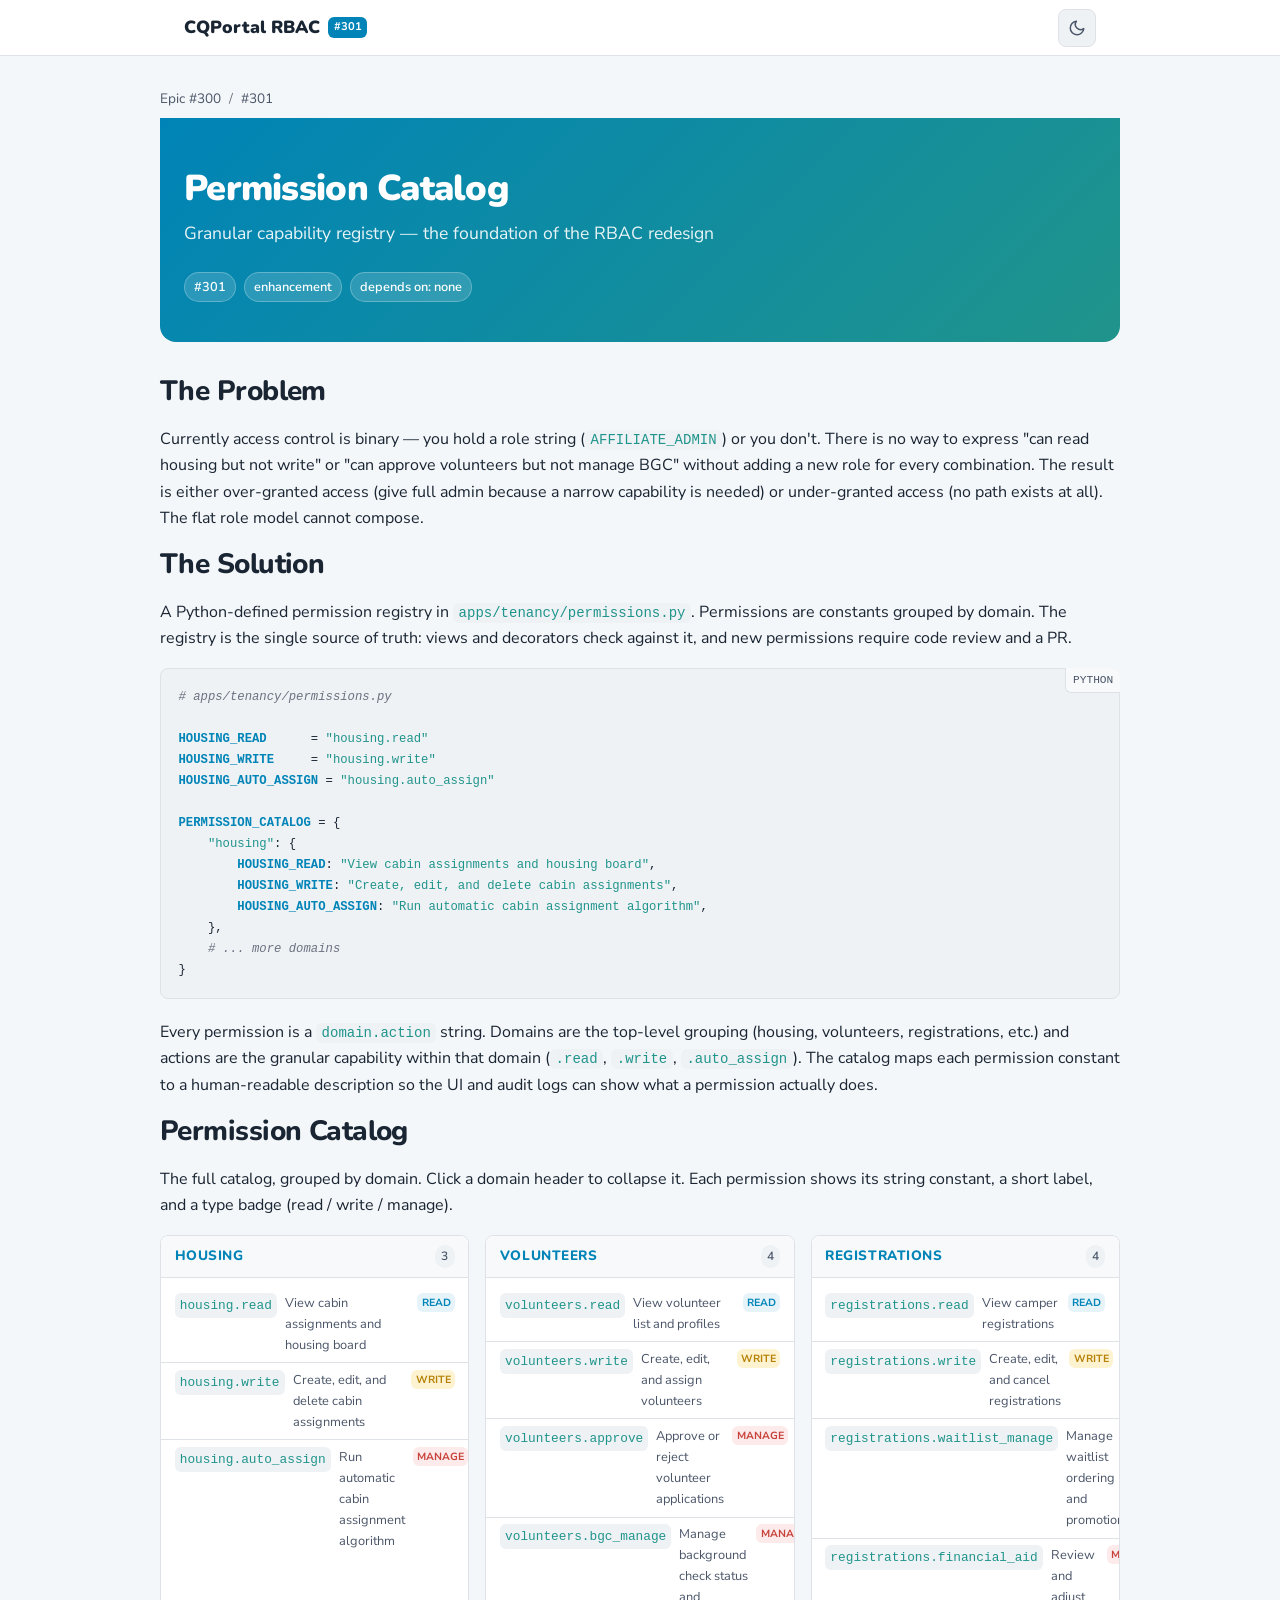
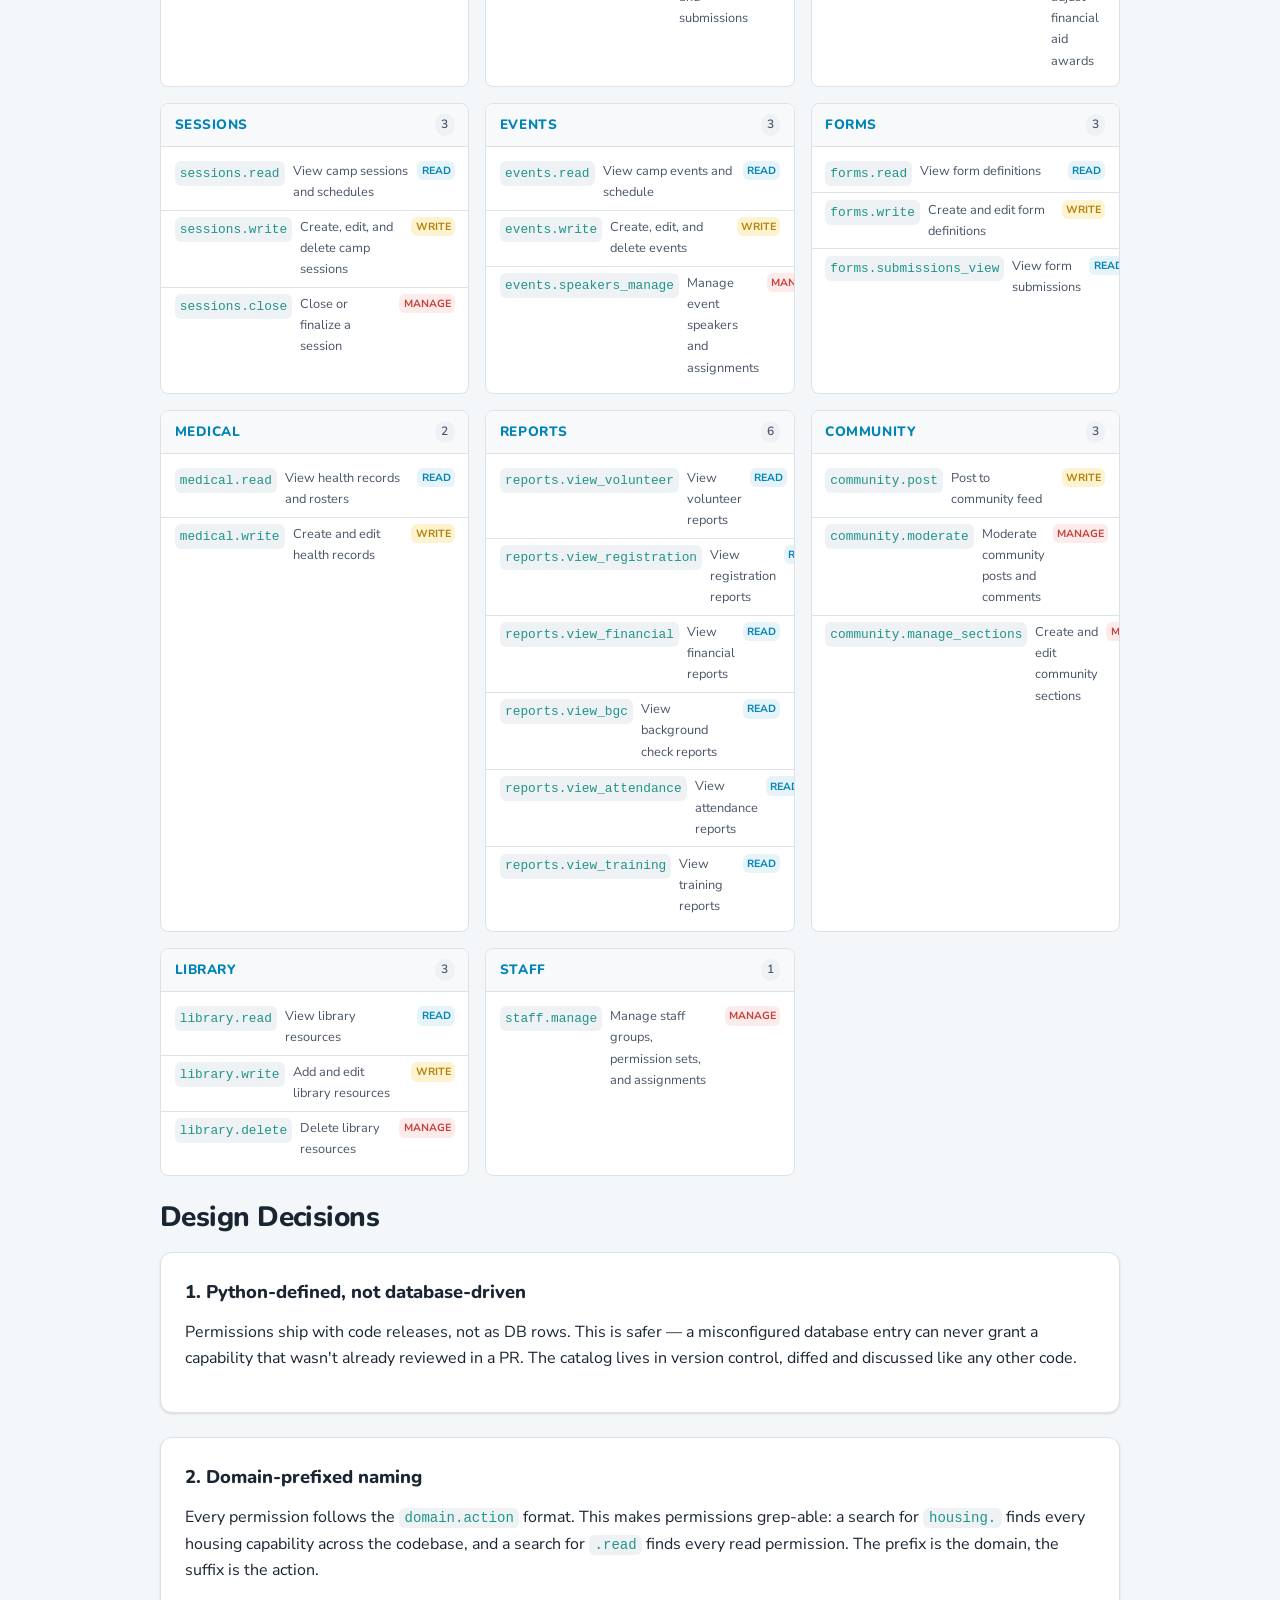
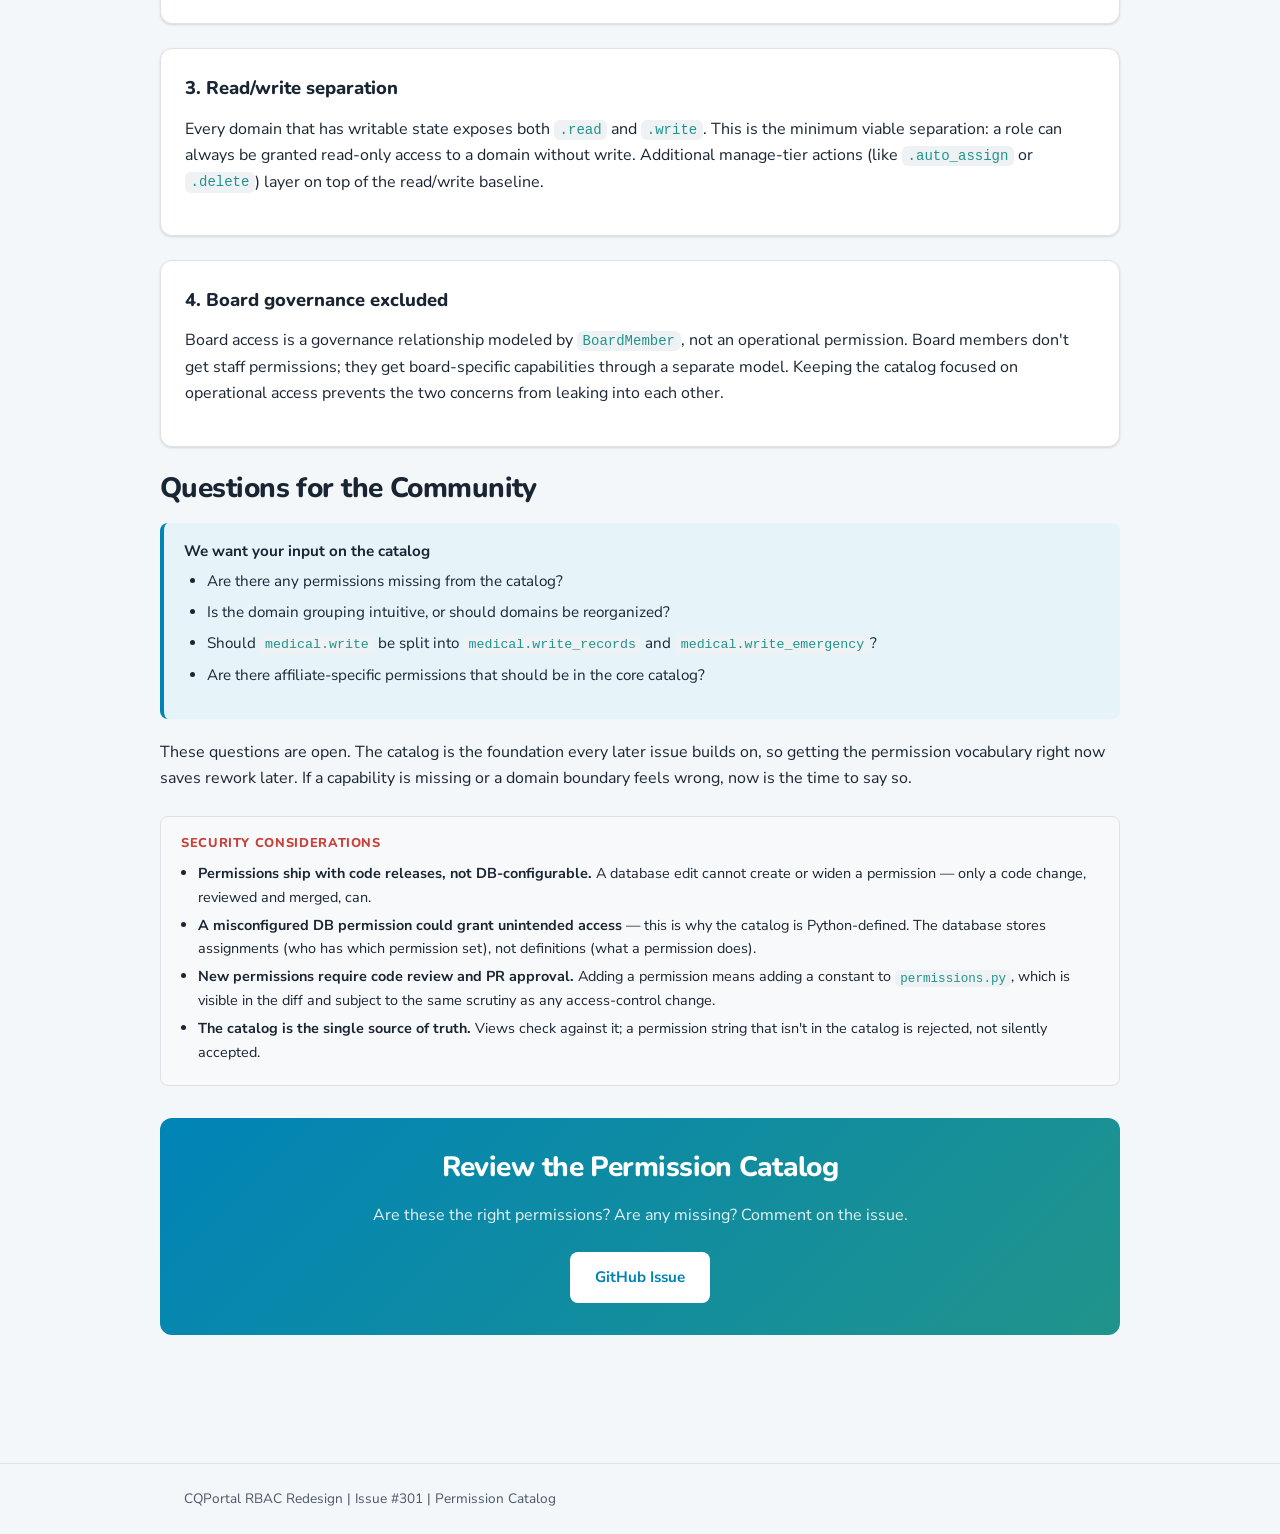
==== issue-301.html @ 2e92d9ad "Add RBAC redesign visual documentation pages for issues #300-#305" ====
<!DOCTYPE html>
<html lang="en">
<head>
<meta charset="UTF-8">
<meta name="viewport" content="width=device-width, initial-scale=1.0">
<title>CQPortal RBAC Redesign — Issue #301: Permission Catalog</title>
<link rel="preconnect" href="https://fonts.googleapis.com">
<link rel="preconnect" href="https://fonts.gstatic.com" crossorigin>
<link href="https://fonts.googleapis.com/css2?family=Nunito:wght@700;800;900&family=Nunito+Sans:wght@400;500;600;700&display=swap" rel="stylesheet">
<style>
/* ============================================================
   CQPortal RBAC Redesign — Design Documentation Styles
   Brand Colors: #0084b7 (Blue) · #20948b (Teal) · #fad97a (Yellow)
   Typography:   Nunito (headings) + Nunito Sans (body)
   Supports light/dark themes, defaults to system preference
   ============================================================ */

/* -- Design Tokens (Light Theme / Default) -- */
:root {
  /* Brand palette */
  --cq-primary:        #0084b7;
  --cq-primary-dark:   #006a93;
  --cq-primary-darker: #00527a;
  --cq-primary-light:  #e6f4fa;
  --cq-secondary:      #20948b;
  --cq-secondary-dark: #197870;
  --cq-secondary-light:#e6f5f4;
  --cq-highlight:      #fad97a;
  --cq-highlight-dark: #f5c432;

  /* Neutrals — light mode */
  --bg:           #f4f7f9;
  --bg-elevated:  #ffffff;
  --bg-subtle:    #f8f9fa;
  --bg-inset:     #eef2f5;
  --text:         #1a2533;
  --text-muted:   #4a5568;
  --text-subtle:  #6b7280;
  --border:       #dee2e6;
  --border-strong:#c3ccd4;

  /* Semantic colors */
  --success:     #20948b;
  --success-bg:  #e6f5f4;
  --danger:      #c8413a;
  --danger-bg:   #fcebea;
  --warning:     #b58106;
  --warning-bg:  #fef3d0;
  --info:        #0084b7;
  --info-bg:     #e6f4fa;

  /* Typography */
  --font-heading: 'Nunito', sans-serif;
  --font-body:    'Nunito Sans', sans-serif;
  --font-mono:    'JetBrains Mono', 'Fira Code', 'Consolas', monospace;

  /* Spacing / radii */
  --radius-sm: 0.375rem;
  --radius:    0.5rem;
  --radius-lg: 0.75rem;
  --radius-xl: 1rem;

  /* Shadows */
  --shadow-sm: 0 1px 3px rgba(0,0,0,.08), 0 1px 2px rgba(0,0,0,.06);
  --shadow:    0 4px 12px rgba(0,0,0,.10);
  --shadow-lg: 0 8px 24px rgba(0,0,0,.12);

  /* Transitions */
  --transition: 200ms ease;

  /* Layout */
  --max-width: 960px;
  --nav-height: 56px;
}

/* -- Dark Theme Tokens -- */
[data-theme="dark"] {
  --bg:           #0f1722;
  --bg-elevated:  #1a2533;
  --bg-subtle:    #16202d;
  --bg-inset:     #0c1520;
  --text:         #e2e8f0;
  --text-muted:   #94a3b8;
  --text-subtle:  #64748b;
  --border:       #2d3748;
  --border-strong:#404b5d;

  --cq-primary-light:  #0a2535;
  --cq-secondary-light:#0f2622;

  --success-bg:  #0f2622;
  --danger-bg:   #2a1515;
  --warning-bg:  #2a2110;
  --info-bg:     #0a2535;

  --shadow-sm: 0 1px 3px rgba(0,0,0,.30), 0 1px 2px rgba(0,0,0,.20);
  --shadow:    0 4px 12px rgba(0,0,0,.35);
  --shadow-lg: 0 8px 24px rgba(0,0,0,.40);
}

/* -- System Preference Fallback (no JS) -- */
@media (prefers-color-scheme: dark) {
  :root:not([data-theme="light"]) {
    --bg:           #0f1722;
    --bg-elevated:  #1a2533;
    --bg-subtle:    #16202d;
    --bg-inset:     #0c1520;
    --text:         #e2e8f0;
    --text-muted:   #94a3b8;
    --text-subtle:  #64748b;
    --border:       #2d3748;
    --border-strong:#404b5d;

    --cq-primary-light:  #0a2535;
    --cq-secondary-light:#0f2622;

    --success-bg:  #0f2622;
    --danger-bg:   #2a1515;
    --warning-bg:  #2a2110;
    --info-bg:     #0a2535;

    --shadow-sm: 0 1px 3px rgba(0,0,0,.30), 0 1px 2px rgba(0,0,0,.20);
    --shadow:    0 4px 12px rgba(0,0,0,.35);
    --shadow-lg: 0 8px 24px rgba(0,0,0,.40);
  }
}

/* -- Reset / Base -- */
*, *::before, *::after { box-sizing: border-box; }

html {
  scroll-behavior: smooth;
  -webkit-text-size-adjust: 100%;
}

body {
  margin: 0;
  font-family: var(--font-body);
  font-size: 16px;
  line-height: 1.65;
  color: var(--text);
  background-color: var(--bg);
  -webkit-font-smoothing: antialiased;
  -moz-osx-font-smoothing: grayscale;
  transition: background-color var(--transition), color var(--transition);
}

/* -- Typography -- */
h1, h2, h3, h4, h5, h6 {
  font-family: var(--font-heading);
  font-weight: 800;
  color: var(--text);
  letter-spacing: -0.02em;
  line-height: 1.25;
  margin-top: 2em;
  margin-bottom: 0.6em;
}

h1 { font-size: 2.25rem; font-weight: 900; }
h2 { font-size: 1.75rem; }
h3 { font-size: 1.35rem; }
h4 { font-size: 1.1rem; }

h1:first-child, h2:first-child { margin-top: 0; }

p { margin: 0 0 1em; }

a {
  color: var(--cq-primary);
  text-decoration: none;
  transition: color var(--transition);
}
a:hover { color: var(--cq-primary-dark); text-decoration: underline; }

code {
  font-family: var(--font-mono);
  font-size: 0.875em;
  background: var(--bg-inset);
  padding: 0.15em 0.4em;
  border-radius: var(--radius-sm);
  color: var(--cq-secondary);
}
[data-theme="dark"] code,
:root:not([data-theme="light"]) code { color: var(--cq-highlight); }

pre {
  background: var(--bg-inset);
  border: 1px solid var(--border);
  border-radius: var(--radius);
  padding: 1.25em;
  overflow-x: auto;
  font-size: 0.875rem;
  line-height: 1.5;
}
pre code {
  background: none;
  padding: 0;
  border-radius: 0;
  color: var(--text);
}

strong { font-weight: 700; }
em { font-style: italic; }

ul, ol { margin: 0 0 1em; padding-left: 1.5em; }
li { margin-bottom: 0.4em; }

/* -- Layout -- */
.container {
  max-width: var(--max-width);
  margin: 0 auto;
  padding: 0 1.5rem;
}

.content { padding: 2rem 0 4rem; }

/* -- Top Nav -- */
.nav {
  position: sticky;
  top: 0;
  z-index: 100;
  background: var(--bg-elevated);
  border-bottom: 1px solid var(--border);
  height: var(--nav-height);
  display: flex;
  align-items: center;
  transition: background-color var(--transition), border-color var(--transition);
}
.nav .container { display: flex; align-items: center; justify-content: space-between; width: 100%; }
.nav-brand {
  font-family: var(--font-heading);
  font-weight: 900;
  font-size: 1.1rem;
  color: var(--text);
  display: flex;
  align-items: center;
  gap: 0.5rem;
}
.nav-brand:hover { text-decoration: none; color: var(--text); }
.nav-brand .badge-issue {
  font-size: 0.7rem;
  font-weight: 700;
  padding: 0.15em 0.5em;
  background: var(--cq-primary);
  color: white;
  border-radius: var(--radius-sm);
  font-family: var(--font-body);
}
.nav-right { display: flex; align-items: center; gap: 1rem; }

/* Theme toggle */
.theme-toggle {
  background: var(--bg-inset);
  border: 1px solid var(--border);
  border-radius: var(--radius);
  width: 38px;
  height: 38px;
  display: flex;
  align-items: center;
  justify-content: center;
  cursor: pointer;
  transition: background var(--transition), border-color var(--transition);
  font-size: 1.1rem;
  color: var(--text-muted);
  user-select: none;
}
.theme-toggle:hover { border-color: var(--border-strong); color: var(--text); }
.theme-toggle svg { width: 18px; height: 18px; }

/* -- Breadcrumb / Issue navigation -- */
.breadcrumb {
  display: flex;
  align-items: center;
  gap: 0.5rem;
  flex-wrap: wrap;
  font-size: 0.85rem;
  color: var(--text-muted);
  margin-bottom: 0.5rem;
}
.breadcrumb a { color: var(--text-muted); }
.breadcrumb a:hover { color: var(--cq-primary); }
.breadcrumb .sep { color: var(--text-subtle); }

/* -- Issue badge -- */
.issue-badge {
  display: inline-flex;
  align-items: center;
  gap: 0.35rem;
  font-family: var(--font-body);
  font-weight: 600;
  font-size: 0.8rem;
  padding: 0.25em 0.7em;
  border-radius: 1rem;
  background: var(--cq-primary-light);
  color: var(--cq-primary);
  border: 1px solid transparent;
}
.issue-badge.epic { background: var(--cq-secondary-light); color: var(--cq-secondary); }
.issue-badge.dependency { background: var(--warning-bg); color: var(--warning); }
.issue-badge.milestone { background: var(--cq-highlight); color: var(--cq-dark, #1a2533); }

/* -- Hero section -- */
.hero {
  background: linear-gradient(135deg, var(--cq-primary) 0%, var(--cq-secondary) 100%);
  color: white;
  padding: 3rem 0 2.5rem;
  border-radius: 0 0 var(--radius-xl) var(--radius-xl);
  margin-bottom: 2rem;
}
.hero h1 { color: white; margin-bottom: 0.5rem; }
.hero p { color: rgba(255,255,255,0.9); font-size: 1.1rem; max-width: 60ch; margin-bottom: 1.5rem; }
.hero .hero-badges { display: flex; gap: 0.5rem; flex-wrap: wrap; }
.hero .hero-badges .issue-badge { background: rgba(255,255,255,0.15); color: white; border-color: rgba(255,255,255,0.25); }

/* -- Cards -- */
.card {
  background: var(--bg-elevated);
  border: 1px solid var(--border);
  border-radius: var(--radius-lg);
  padding: 1.5rem;
  margin-bottom: 1.5rem;
  box-shadow: var(--shadow-sm);
  transition: border-color var(--transition), box-shadow var(--transition);
}
.card:hover { border-color: var(--border-strong); }

.card-title {
  font-family: var(--font-heading);
  font-weight: 800;
  font-size: 1.15rem;
  margin: 0 0 0.75rem;
  display: flex;
  align-items: center;
  gap: 0.5rem;
}

/* -- Callout -- */
.callout {
  border-radius: var(--radius);
  padding: 1rem 1.25rem;
  margin-bottom: 1.25rem;
  border-left: 4px solid;
  font-size: 0.95rem;
}
.callout-info { background: var(--info-bg); border-color: var(--cq-primary); }
.callout-success { background: var(--success-bg); border-color: var(--success); }
.callout-warning { background: var(--warning-bg); border-color: var(--warning); }
.callout-danger { background: var(--danger-bg); border-color: var(--danger); }
.callout-title { font-weight: 700; margin-bottom: 0.3rem; }

/* -- Security note -- */
.security-note {
  background: var(--bg-subtle);
  border: 1px solid var(--border);
  border-radius: var(--radius);
  padding: 1rem 1.25rem;
  margin: 1.5rem 0;
  font-size: 0.9rem;
}
.security-note .security-header {
  font-family: var(--font-heading);
  font-weight: 800;
  font-size: 0.8rem;
  text-transform: uppercase;
  letter-spacing: 0.05em;
  color: var(--danger);
  margin-bottom: 0.5rem;
  display: flex;
  align-items: center;
  gap: 0.4rem;
}
.security-note ul { margin: 0; padding-left: 1.2em; }
.security-note li { margin-bottom: 0.3em; }

/* -- CTA box -- */
.cta-box {
  background: linear-gradient(135deg, var(--cq-primary) 0%, var(--cq-secondary) 100%);
  border-radius: var(--radius-lg);
  padding: 2rem;
  color: white;
  text-align: center;
  margin: 2rem 0;
}
.cta-box h2, .cta-box h3 { color: white; margin-top: 0; }
.cta-box p { color: rgba(255,255,255,0.9); max-width: 55ch; margin: 0 auto 1.5rem; }
.cta-box .cta-buttons { display: flex; gap: 0.75rem; justify-content: center; flex-wrap: wrap; }
.cta-button {
  display: inline-flex;
  align-items: center;
  gap: 0.4rem;
  padding: 0.7em 1.5em;
  border-radius: var(--radius);
  font-weight: 700;
  font-family: var(--font-body);
  font-size: 0.95rem;
  text-decoration: none;
  transition: all var(--transition);
  border: 2px solid transparent;
}
.cta-button.primary {
  background: white;
  color: var(--cq-primary);
}
.cta-button.primary:hover { background: var(--cq-highlight); color: var(--text); text-decoration: none; }
.cta-button.secondary {
  background: transparent;
  color: white;
  border-color: rgba(255,255,255,0.4);
}
.cta-button.secondary:hover { background: rgba(255,255,255,0.1); border-color: white; text-decoration: none; }

/* -- Tables -- */
table {
  width: 100%;
  border-collapse: collapse;
  font-size: 0.9rem;
  margin-bottom: 1.5rem;
}
thead { border-bottom: 2px solid var(--border-strong); }
th {
  text-align: left;
  padding: 0.65rem 0.85rem;
  font-family: var(--font-heading);
  font-weight: 700;
  font-size: 0.8rem;
  text-transform: uppercase;
  letter-spacing: 0.03em;
  color: var(--text-muted);
}
td {
  padding: 0.65rem 0.85rem;
  border-bottom: 1px solid var(--border);
  vertical-align: top;
}
tbody tr:last-child td { border-bottom: none; }
tbody tr:hover { background: var(--bg-subtle); }

/* -- Permission grid -- */
.perm-grid {
  display: grid;
  grid-template-columns: repeat(auto-fill, minmax(280px, 1fr));
  gap: 1rem;
  margin-bottom: 1.5rem;
}
.perm-domain {
  background: var(--bg-elevated);
  border: 1px solid var(--border);
  border-radius: var(--radius);
  overflow: hidden;
  transition: border-color var(--transition);
}
.perm-domain:hover { border-color: var(--border-strong); }
.perm-domain-header {
  background: var(--bg-subtle);
  padding: 0.6rem 0.85rem;
  font-family: var(--font-heading);
  font-weight: 800;
  font-size: 0.85rem;
  text-transform: uppercase;
  letter-spacing: 0.04em;
  border-bottom: 1px solid var(--border);
  color: var(--cq-primary);
  cursor: pointer;
  user-select: none;
  display: flex;
  align-items: center;
  justify-content: space-between;
}
.perm-domain-header .perm-count {
  font-size: 0.75rem;
  font-weight: 600;
  color: var(--text-muted);
  background: var(--bg-inset);
  padding: 0.1em 0.5em;
  border-radius: 1rem;
}
.perm-domain-body { padding: 0.5rem 0; }
.perm-item {
  display: flex;
  align-items: flex-start;
  gap: 0.5rem;
  padding: 0.4rem 0.85rem;
  font-size: 0.85rem;
  border-bottom: 1px solid var(--border);
}
.perm-item:last-child { border-bottom: none; }
.perm-item code { flex-shrink: 0; font-size: 0.8rem; }
.perm-item .perm-label { color: var(--text-muted); font-size: 0.8rem; }
.perm-item .perm-type {
  font-size: 0.65rem;
  font-weight: 700;
  text-transform: uppercase;
  padding: 0.1em 0.4em;
  border-radius: var(--radius-sm);
  margin-left: auto;
}
.perm-type.read { background: var(--info-bg); color: var(--info); }
.perm-type.write { background: var(--warning-bg); color: var(--warning); }
.perm-type.manage { background: var(--danger-bg); color: var(--danger); }
.perm-type.admin { background: var(--success-bg); color: var(--success); }

/* -- Architecture diagram -- */
.arch-diagram {
  display: flex;
  flex-direction: column;
  align-items: center;
  gap: 0;
  margin: 1.5rem auto;
  max-width: 500px;
}
.arch-layer {
  background: var(--bg-elevated);
  border: 2px solid var(--border);
  border-radius: var(--radius-lg);
  padding: 1rem 2rem;
  text-align: center;
  width: 100%;
  transition: border-color var(--transition), transform var(--transition);
}
.arch-layer:hover { border-color: var(--cq-primary); transform: scale(1.02); }
.arch-layer.user { border-color: var(--cq-secondary); }
.arch-layer.group { border-color: var(--cq-primary); }
.arch-layer.permset { border-color: var(--cq-highlight-dark); }
.arch-layer.perm { border-color: var(--cq-secondary); }
.arch-layer .arch-label { font-family: var(--font-heading); font-weight: 800; font-size: 1rem; color: var(--text); }
.arch-layer .arch-desc { font-size: 0.8rem; color: var(--text-muted); margin-top: 0.2rem; }
.arch-arrow {
  font-size: 1.5rem;
  color: var(--text-muted);
  line-height: 1;
  padding: 0.3rem 0;
}

/* -- Before/After comparison -- */
.compare-grid {
  display: grid;
  grid-template-columns: 1fr 1fr;
  gap: 1rem;
  margin: 1.5rem 0;
}
.compare-panel {
  background: var(--bg-elevated);
  border: 1px solid var(--border);
  border-radius: var(--radius-lg);
  overflow: hidden;
}
.compare-panel-header {
  padding: 0.6rem 1rem;
  font-family: var(--font-heading);
  font-weight: 800;
  font-size: 0.85rem;
  text-transform: uppercase;
  letter-spacing: 0.04em;
  border-bottom: 1px solid var(--border);
}
.compare-panel.before .compare-panel-header { background: var(--danger-bg); color: var(--danger); }
.compare-panel.after .compare-panel-header { background: var(--success-bg); color: var(--success); }
.compare-panel-body { padding: 1rem; font-size: 0.9rem; }
.compare-panel-body ul { margin: 0; padding-left: 1.2em; }
.compare-panel-body li { margin-bottom: 0.5em; }

/* -- Timeline -- */
.timeline { margin: 1.5rem 0; padding-left: 0; }
.timeline-item {
  display: flex;
  gap: 1rem;
  margin-bottom: 1.5rem;
  position: relative;
}
.timeline-item::before {
  content: '';
  position: absolute;
  left: 14px;
  top: 32px;
  bottom: -24px;
  width: 2px;
  background: var(--border);
}
.timeline-item:last-child::before { display: none; }
.timeline-dot {
  flex-shrink: 0;
  width: 30px;
  height: 30px;
  border-radius: 50%;
  background: var(--cq-primary);
  border: 3px solid var(--bg);
  display: flex;
  align-items: center;
  justify-content: center;
  font-size: 0.75rem;
  font-weight: 800;
  font-family: var(--font-heading);
  color: white;
  z-index: 1;
}
.timeline-content { flex: 1; padding-top: 0.2rem; }
.timeline-content h4 { margin: 0 0 0.3rem; font-size: 1rem; }
.timeline-content p { margin: 0; font-size: 0.9rem; color: var(--text-muted); }

/* -- Issue card (linked issues list) -- */
.issue-card {
  display: flex;
  align-items: flex-start;
  gap: 1rem;
  background: var(--bg-elevated);
  border: 1px solid var(--border);
  border-radius: var(--radius-lg);
  padding: 1.25rem;
  margin-bottom: 1rem;
  transition: border-color var(--transition), box-shadow var(--transition);
  text-decoration: none;
}
.issue-card:hover { border-color: var(--cq-primary); box-shadow: var(--shadow); text-decoration: none; }
.issue-card-num {
  flex-shrink: 0;
  width: 48px;
  height: 48px;
  border-radius: var(--radius);
  background: var(--cq-primary-light);
  color: var(--cq-primary);
  display: flex;
  align-items: center;
  justify-content: center;
  font-family: var(--font-heading);
  font-weight: 900;
  font-size: 0.8rem;
  text-align: center;
  line-height: 1;
}
.issue-card-body { flex: 1; }
.issue-card-title { font-family: var(--font-heading); font-weight: 700; font-size: 1rem; color: var(--text); margin-bottom: 0.2rem; }
.issue-card-desc { font-size: 0.85rem; color: var(--text-muted); line-height: 1.5; }
.issue-card-arrow { flex-shrink: 0; color: var(--text-subtle); font-size: 1.2rem; padding-top: 0.5rem; }

/* -- Permission matrix table -- */
.perm-matrix th { font-size: 0.75rem; text-align: center; white-space: nowrap; }
.perm-matrix td:first-child { font-weight: 600; font-size: 0.85rem; white-space: nowrap; }
.perm-matrix .check { text-align: center; font-size: 1rem; color: var(--success); font-weight: 700; }
.perm-matrix .dash { text-align: center; color: var(--text-subtle); }
.perm-matrix .partial { text-align: center; color: var(--warning); font-size: 0.85rem; }

/* -- UI mockup -- */
.mockup {
  background: var(--bg-elevated);
  border: 1px solid var(--border);
  border-radius: var(--radius-lg);
  padding: 1.5rem;
  margin: 1rem 0;
}
.mockup-toolbar {
  display: flex;
  align-items: center;
  gap: 0.5rem;
  padding-bottom: 0.75rem;
  border-bottom: 1px solid var(--border);
  margin-bottom: 1rem;
}
.mockup-dot { width: 10px; height: 10px; border-radius: 50%; }
.mockup-dot.red { background: #ff5f57; }
.mockup-dot.yellow { background: #febc2e; }
.mockup-dot.green { background: #28c840; }
.mockup-url {
  flex: 1;
  background: var(--bg-inset);
  border-radius: var(--radius-sm);
  padding: 0.3rem 0.6rem;
  font-family: var(--font-mono);
  font-size: 0.75rem;
  color: var(--text-muted);
  text-align: center;
}
.mockup-content { font-size: 0.85rem; }

/* Mockup components */
.mockup-nav {
  display: flex;
  align-items: center;
  gap: 1rem;
  padding: 0.5rem 0;
  border-bottom: 1px solid var(--border);
  margin-bottom: 1rem;
  font-size: 0.8rem;
  color: var(--text-muted);
}
.mockup-table { width: 100%; font-size: 0.8rem; }
.mockup-table th { font-size: 0.7rem; padding: 0.4rem; }
.mockup-table td { padding: 0.4rem; font-size: 0.78rem; }
.mockup-badge {
  display: inline-block;
  font-size: 0.7rem;
  font-weight: 600;
  padding: 0.15em 0.5em;
  border-radius: 1rem;
  background: var(--cq-primary-light);
  color: var(--cq-primary);
}
.mockup-badge.teal { background: var(--cq-secondary-light); color: var(--cq-secondary); }
.mockup-badge.yellow { background: var(--cq-highlight); color: #1a2533; }
.mockup-badge.muted { background: var(--bg-inset); color: var(--text-muted); }
.mockup-btn {
  display: inline-block;
  font-size: 0.75rem;
  font-weight: 600;
  padding: 0.3em 0.8em;
  border-radius: var(--radius-sm);
  background: var(--cq-primary);
  color: white;
  cursor: pointer;
}
.mockup-dropdown {
  display: inline-block;
  font-size: 0.75rem;
  background: var(--bg-inset);
  border: 1px solid var(--border);
  border-radius: var(--radius-sm);
  padding: 0.3em 0.6em;
  color: var(--text-muted);
}
.mockup-checkbox-grid {
  display: grid;
  grid-template-columns: repeat(auto-fill, minmax(160px, 1fr));
  gap: 0.4rem;
  margin-top: 0.5rem;
}
.mockup-checkbox-item {
  display: flex;
  align-items: center;
  gap: 0.3rem;
  font-size: 0.75rem;
  padding: 0.25rem 0.4rem;
  background: var(--bg-subtle);
  border-radius: var(--radius-sm);
  border: 1px solid var(--border);
}
.mockup-checkbox {
  width: 14px;
  height: 14px;
  border: 2px solid var(--border-strong);
  border-radius: 3px;
  flex-shrink: 0;
}
.mockup-checkbox.checked {
  background: var(--cq-primary);
  border-color: var(--cq-primary);
  position: relative;
}
.mockup-checkbox.checked::after {
  content: '';
  position: absolute;
  left: 3px;
  top: 0px;
  width: 5px;
  height: 9px;
  border: solid white;
  border-width: 0 2px 2px 0;
  transform: rotate(45deg);
}

/* -- Code block with syntax highlighting -- */
.code-block {
  position: relative;
  margin-bottom: 1.25rem;
}
.code-block pre { margin: 0; }
.code-block .code-lang {
  position: absolute;
  top: 0;
  right: 0;
  background: var(--bg-subtle);
  border-left: 1px solid var(--border);
  border-bottom: 1px solid var(--border);
  border-radius: 0 var(--radius) 0 var(--radius-sm);
  padding: 0.25em 0.6em;
  font-family: var(--font-mono);
  font-size: 0.7rem;
  color: var(--text-muted);
  text-transform: uppercase;
}

/* Syntax highlight */
.syntax-keyword { color: var(--cq-primary); font-weight: 600; }
.syntax-string { color: var(--success); }
.syntax-comment { color: var(--text-subtle); font-style: italic; }
.syntax-class { color: var(--cq-highlight-dark); font-weight: 600; }
[data-theme="dark"] .syntax-class,
:root:not([data-theme="light"]) .syntax-class { color: var(--cq-highlight); }
.syntax-fn { color: var(--cq-secondary); }

/* -- Dependency chain -- */
.dep-chain {
  display: flex;
  align-items: center;
  gap: 0.5rem;
  flex-wrap: wrap;
  margin: 1rem 0;
  font-size: 0.85rem;
}
.dep-chain-item {
  display: inline-flex;
  align-items: center;
  gap: 0.3rem;
  padding: 0.25em 0.6em;
  border-radius: var(--radius);
  background: var(--bg-elevated);
  border: 1px solid var(--border);
  font-weight: 600;
  color: var(--text);
}
.dep-chain-arrow { color: var(--text-subtle); font-size: 1rem; }

/* -- Tabs -- */
.tabs { display: flex; gap: 0; border-bottom: 2px solid var(--border); margin-bottom: 1.5rem; }
.tab {
  padding: 0.6em 1.2em;
  font-family: var(--font-heading);
  font-weight: 700;
  font-size: 0.9rem;
  color: var(--text-muted);
  cursor: pointer;
  border-bottom: 3px solid transparent;
  margin-bottom: -2px;
  transition: color var(--transition), border-color var(--transition);
  background: none;
  border-top: none;
  border-left: none;
  border-right: none;
}
.tab:hover { color: var(--text); }
.tab.active { color: var(--cq-primary); border-bottom-color: var(--cq-primary); }
.tab-panel { display: none; }
.tab-panel.active { display: block; }

/* -- Footer -- */
.footer {
  border-top: 1px solid var(--border);
  padding: 1.5rem 0;
  margin-top: 2rem;
  font-size: 0.85rem;
  color: var(--text-muted);
}
.footer .container { display: flex; justify-content: space-between; align-items: center; flex-wrap: wrap; gap: 0.5rem; }
.footer a { color: var(--text-muted); }
.footer a:hover { color: var(--cq-primary); }

/* -- Responsive -- */
@media (max-width: 768px) {
  h1 { font-size: 1.75rem; }
  h2 { font-size: 1.4rem; }
  .compare-grid { grid-template-columns: 1fr; }
  .perm-grid { grid-template-columns: 1fr; }
  .hero { padding: 2rem 0 1.5rem; }
  .cta-box { padding: 1.5rem 1rem; }
}

/* -- Utility -- */
.muted { color: var(--text-muted); }
.center { text-align: center; }
.mt-0 { margin-top: 0; }
.mb-0 { margin-bottom: 0; }
.mt-2 { margin-top: 1rem; }
.mt-3 { margin-top: 1.5rem; }
.mb-2 { margin-bottom: 1rem; }
.mb-3 { margin-bottom: 1.5rem; }
.nowrap { white-space: nowrap; }
.fw-700 { font-weight: 700; }
.text-sm { font-size: 0.85rem; }
.text-xs { font-size: 0.75rem; }
</style>
</head>
<body>

<nav class="nav">
  <div class="container">
    <a href="epic-300.html" class="nav-brand">CQPortal RBAC <span class="badge-issue">#301</span></a>
    <div class="nav-right">
      <button class="theme-toggle" aria-label="Toggle theme"></button>
    </div>
  </div>
</nav>

<div class="container content">

  <nav class="breadcrumb">
    <a href="epic-300.html">Epic #300</a>
    <span class="sep">/</span>
    <span>#301</span>
  </nav>

  <section class="hero">
    <div class="container">
      <h1>Permission Catalog</h1>
      <p>Granular capability registry — the foundation of the RBAC redesign</p>
      <div class="hero-badges">
        <span class="issue-badge">#301</span>
        <span class="issue-badge">enhancement</span>
        <span class="issue-badge dependency">depends on: none</span>
      </div>
    </div>
  </section>

  <section>
    <h2>The Problem</h2>
    <p>
      Currently access control is binary — you hold a role string (<code>AFFILIATE_ADMIN</code>) or
      you don't. There is no way to express "can read housing but not write" or "can approve
      volunteers but not manage BGC" without adding a new role for every combination. The result is
      either over-granted access (give full admin because a narrow capability is needed) or
      under-granted access (no path exists at all). The flat role model cannot compose.
    </p>
  </section>

  <section>
    <h2>The Solution</h2>
    <p>
      A Python-defined permission registry in <code>apps/tenancy/permissions.py</code>. Permissions
      are constants grouped by domain. The registry is the single source of truth: views and
      decorators check against it, and new permissions require code review and a PR.
    </p>

    <div class="code-block">
      <span class="code-lang">python</span>
<pre><code><span class="syntax-comment"># apps/tenancy/permissions.py</span>

<span class="syntax-keyword">HOUSING_READ</span>      = <span class="syntax-string">"housing.read"</span>
<span class="syntax-keyword">HOUSING_WRITE</span>     = <span class="syntax-string">"housing.write"</span>
<span class="syntax-keyword">HOUSING_AUTO_ASSIGN</span> = <span class="syntax-string">"housing.auto_assign"</span>

<span class="syntax-keyword">PERMISSION_CATALOG</span> = {
    <span class="syntax-string">"housing"</span>: {
        <span class="syntax-keyword">HOUSING_READ</span>: <span class="syntax-string">"View cabin assignments and housing board"</span>,
        <span class="syntax-keyword">HOUSING_WRITE</span>: <span class="syntax-string">"Create, edit, and delete cabin assignments"</span>,
        <span class="syntax-keyword">HOUSING_AUTO_ASSIGN</span>: <span class="syntax-string">"Run automatic cabin assignment algorithm"</span>,
    },
    <span class="syntax-comment"># ... more domains</span>
}</code></pre>
    </div>

    <p>
      Every permission is a <code>domain.action</code> string. Domains are the top-level grouping
      (housing, volunteers, registrations, etc.) and actions are the granular capability within that
      domain (<code>.read</code>, <code>.write</code>, <code>.auto_assign</code>). The catalog
      maps each permission constant to a human-readable description so the UI and audit logs can
      show what a permission actually does.
    </p>
  </section>

  <section>
    <h2>Permission Catalog</h2>
    <p>
      The full catalog, grouped by domain. Click a domain header to collapse it. Each permission
      shows its string constant, a short label, and a type badge (read / write / manage).
    </p>

    <div class="perm-grid">

      <div class="perm-domain">
        <div class="perm-domain-header">
          <span>Housing</span>
          <span class="perm-count">3</span>
        </div>
        <div class="perm-domain-body">
          <div class="perm-item">
            <code>housing.read</code>
            <span class="perm-label">View cabin assignments and housing board</span>
            <span class="perm-type read">read</span>
          </div>
          <div class="perm-item">
            <code>housing.write</code>
            <span class="perm-label">Create, edit, and delete cabin assignments</span>
            <span class="perm-type write">write</span>
          </div>
          <div class="perm-item">
            <code>housing.auto_assign</code>
            <span class="perm-label">Run automatic cabin assignment algorithm</span>
            <span class="perm-type manage">manage</span>
          </div>
        </div>
      </div>

      <div class="perm-domain">
        <div class="perm-domain-header">
          <span>Volunteers</span>
          <span class="perm-count">4</span>
        </div>
        <div class="perm-domain-body">
          <div class="perm-item">
            <code>volunteers.read</code>
            <span class="perm-label">View volunteer list and profiles</span>
            <span class="perm-type read">read</span>
          </div>
          <div class="perm-item">
            <code>volunteers.write</code>
            <span class="perm-label">Create, edit, and assign volunteers</span>
            <span class="perm-type write">write</span>
          </div>
          <div class="perm-item">
            <code>volunteers.approve</code>
            <span class="perm-label">Approve or reject volunteer applications</span>
            <span class="perm-type manage">manage</span>
          </div>
          <div class="perm-item">
            <code>volunteers.bgc_manage</code>
            <span class="perm-label">Manage background check status and submissions</span>
            <span class="perm-type manage">manage</span>
          </div>
        </div>
      </div>

      <div class="perm-domain">
        <div class="perm-domain-header">
          <span>Registrations</span>
          <span class="perm-count">4</span>
        </div>
        <div class="perm-domain-body">
          <div class="perm-item">
            <code>registrations.read</code>
            <span class="perm-label">View camper registrations</span>
            <span class="perm-type read">read</span>
          </div>
          <div class="perm-item">
            <code>registrations.write</code>
            <span class="perm-label">Create, edit, and cancel registrations</span>
            <span class="perm-type write">write</span>
          </div>
          <div class="perm-item">
            <code>registrations.waitlist_manage</code>
            <span class="perm-label">Manage waitlist ordering and promotions</span>
            <span class="perm-type manage">manage</span>
          </div>
          <div class="perm-item">
            <code>registrations.financial_aid</code>
            <span class="perm-label">Review and adjust financial aid awards</span>
            <span class="perm-type manage">manage</span>
          </div>
        </div>
      </div>

      <div class="perm-domain">
        <div class="perm-domain-header">
          <span>Sessions</span>
          <span class="perm-count">3</span>
        </div>
        <div class="perm-domain-body">
          <div class="perm-item">
            <code>sessions.read</code>
            <span class="perm-label">View camp sessions and schedules</span>
            <span class="perm-type read">read</span>
          </div>
          <div class="perm-item">
            <code>sessions.write</code>
            <span class="perm-label">Create, edit, and delete camp sessions</span>
            <span class="perm-type write">write</span>
          </div>
          <div class="perm-item">
            <code>sessions.close</code>
            <span class="perm-label">Close or finalize a session</span>
            <span class="perm-type manage">manage</span>
          </div>
        </div>
      </div>

      <div class="perm-domain">
        <div class="perm-domain-header">
          <span>Events</span>
          <span class="perm-count">3</span>
        </div>
        <div class="perm-domain-body">
          <div class="perm-item">
            <code>events.read</code>
            <span class="perm-label">View camp events and schedule</span>
            <span class="perm-type read">read</span>
          </div>
          <div class="perm-item">
            <code>events.write</code>
            <span class="perm-label">Create, edit, and delete events</span>
            <span class="perm-type write">write</span>
          </div>
          <div class="perm-item">
            <code>events.speakers_manage</code>
            <span class="perm-label">Manage event speakers and assignments</span>
            <span class="perm-type manage">manage</span>
          </div>
        </div>
      </div>

      <div class="perm-domain">
        <div class="perm-domain-header">
          <span>Forms</span>
          <span class="perm-count">3</span>
        </div>
        <div class="perm-domain-body">
          <div class="perm-item">
            <code>forms.read</code>
            <span class="perm-label">View form definitions</span>
            <span class="perm-type read">read</span>
          </div>
          <div class="perm-item">
            <code>forms.write</code>
            <span class="perm-label">Create and edit form definitions</span>
            <span class="perm-type write">write</span>
          </div>
          <div class="perm-item">
            <code>forms.submissions_view</code>
            <span class="perm-label">View form submissions</span>
            <span class="perm-type read">read</span>
          </div>
        </div>
      </div>

      <div class="perm-domain">
        <div class="perm-domain-header">
          <span>Medical</span>
          <span class="perm-count">2</span>
        </div>
        <div class="perm-domain-body">
          <div class="perm-item">
            <code>medical.read</code>
            <span class="perm-label">View health records and rosters</span>
            <span class="perm-type read">read</span>
          </div>
          <div class="perm-item">
            <code>medical.write</code>
            <span class="perm-label">Create and edit health records</span>
            <span class="perm-type write">write</span>
          </div>
        </div>
      </div>

      <div class="perm-domain">
        <div class="perm-domain-header">
          <span>Reports</span>
          <span class="perm-count">6</span>
        </div>
        <div class="perm-domain-body">
          <div class="perm-item">
            <code>reports.view_volunteer</code>
            <span class="perm-label">View volunteer reports</span>
            <span class="perm-type read">read</span>
          </div>
          <div class="perm-item">
            <code>reports.view_registration</code>
            <span class="perm-label">View registration reports</span>
            <span class="perm-type read">read</span>
          </div>
          <div class="perm-item">
            <code>reports.view_financial</code>
            <span class="perm-label">View financial reports</span>
            <span class="perm-type read">read</span>
          </div>
          <div class="perm-item">
            <code>reports.view_bgc</code>
            <span class="perm-label">View background check reports</span>
            <span class="perm-type read">read</span>
          </div>
          <div class="perm-item">
            <code>reports.view_attendance</code>
            <span class="perm-label">View attendance reports</span>
            <span class="perm-type read">read</span>
          </div>
          <div class="perm-item">
            <code>reports.view_training</code>
            <span class="perm-label">View training reports</span>
            <span class="perm-type read">read</span>
          </div>
        </div>
      </div>

      <div class="perm-domain">
        <div class="perm-domain-header">
          <span>Community</span>
          <span class="perm-count">3</span>
        </div>
        <div class="perm-domain-body">
          <div class="perm-item">
            <code>community.post</code>
            <span class="perm-label">Post to community feed</span>
            <span class="perm-type write">write</span>
          </div>
          <div class="perm-item">
            <code>community.moderate</code>
            <span class="perm-label">Moderate community posts and comments</span>
            <span class="perm-type manage">manage</span>
          </div>
          <div class="perm-item">
            <code>community.manage_sections</code>
            <span class="perm-label">Create and edit community sections</span>
            <span class="perm-type manage">manage</span>
          </div>
        </div>
      </div>

      <div class="perm-domain">
        <div class="perm-domain-header">
          <span>Library</span>
          <span class="perm-count">3</span>
        </div>
        <div class="perm-domain-body">
          <div class="perm-item">
            <code>library.read</code>
            <span class="perm-label">View library resources</span>
            <span class="perm-type read">read</span>
          </div>
          <div class="perm-item">
            <code>library.write</code>
            <span class="perm-label">Add and edit library resources</span>
            <span class="perm-type write">write</span>
          </div>
          <div class="perm-item">
            <code>library.delete</code>
            <span class="perm-label">Delete library resources</span>
            <span class="perm-type manage">manage</span>
          </div>
        </div>
      </div>

      <div class="perm-domain">
        <div class="perm-domain-header">
          <span>Staff</span>
          <span class="perm-count">1</span>
        </div>
        <div class="perm-domain-body">
          <div class="perm-item">
            <code>staff.manage</code>
            <span class="perm-label">Manage staff groups, permission sets, and assignments</span>
            <span class="perm-type manage">manage</span>
          </div>
        </div>
      </div>

    </div>
  </section>

  <section>
    <h2>Design Decisions</h2>

    <div class="card">
      <div class="card-title">1. Python-defined, not database-driven</div>
      <p>
        Permissions ship with code releases, not as DB rows. This is safer — a misconfigured database
        entry can never grant a capability that wasn't already reviewed in a PR. The catalog lives
        in version control, diffed and discussed like any other code.
      </p>
    </div>

    <div class="card">
      <div class="card-title">2. Domain-prefixed naming</div>
      <p>
        Every permission follows the <code>domain.action</code> format. This makes permissions
        grep-able: a search for <code>housing.</code> finds every housing capability across the
        codebase, and a search for <code>.read</code> finds every read permission. The prefix is the
        domain, the suffix is the action.
      </p>
    </div>

    <div class="card">
      <div class="card-title">3. Read/write separation</div>
      <p>
        Every domain that has writable state exposes both <code>.read</code> and <code>.write</code>.
        This is the minimum viable separation: a role can always be granted read-only access to a
        domain without write. Additional manage-tier actions (like <code>.auto_assign</code> or
        <code>.delete</code>) layer on top of the read/write baseline.
      </p>
    </div>

    <div class="card">
      <div class="card-title">4. Board governance excluded</div>
      <p>
        Board access is a governance relationship modeled by <code>BoardMember</code>, not an
        operational permission. Board members don't get staff permissions; they get board-specific
        capabilities through a separate model. Keeping the catalog focused on operational access
        prevents the two concerns from leaking into each other.
      </p>
    </div>
  </section>

  <section>
    <h2>Questions for the Community</h2>
    <div class="callout callout-info">
      <div class="callout-title">We want your input on the catalog</div>
      <ul>
        <li>Are there any permissions missing from the catalog?</li>
        <li>Is the domain grouping intuitive, or should domains be reorganized?</li>
        <li>Should <code>medical.write</code> be split into <code>medical.write_records</code> and <code>medical.write_emergency</code>?</li>
        <li>Are there affiliate-specific permissions that should be in the core catalog?</li>
      </ul>
    </div>
    <p>
      These questions are open. The catalog is the foundation every later issue builds on, so
      getting the permission vocabulary right now saves rework later. If a capability is missing or
      a domain boundary feels wrong, now is the time to say so.
    </p>
  </section>

  <div class="security-note">
    <div class="security-header">Security Considerations</div>
    <ul>
      <li>
        <strong>Permissions ship with code releases, not DB-configurable.</strong> A database edit
        cannot create or widen a permission — only a code change, reviewed and merged, can.
      </li>
      <li>
        <strong>A misconfigured DB permission could grant unintended access</strong> — this is why
        the catalog is Python-defined. The database stores assignments (who has which permission
        set), not definitions (what a permission does).
      </li>
      <li>
        <strong>New permissions require code review and PR approval.</strong> Adding a permission
        means adding a constant to <code>permissions.py</code>, which is visible in the diff and
        subject to the same scrutiny as any access-control change.
      </li>
      <li>
        <strong>The catalog is the single source of truth.</strong> Views check against it; a
        permission string that isn't in the catalog is rejected, not silently accepted.
      </li>
    </ul>
  </div>

  <div class="cta-box">
    <h2>Review the Permission Catalog</h2>
    <p>
      Are these the right permissions? Are any missing? Comment on the issue.
    </p>
    <div class="cta-buttons">
      <a href="https://github.com/drauthlin/cqportal/issues/301" class="cta-button primary" target="_blank" rel="noopener">GitHub Issue</a>
      
    </div>
  </div>

</div>

<footer class="footer">
  <div class="container">
    <span>CQPortal RBAC Redesign | Issue #301 | Permission Catalog</span>
  </div>
</footer>

<script>
// ============================================================
// CQPortal RBAC Redesign — Shared JavaScript
// Theme toggle, tab switching, collapsible sections
// ============================================================

(function() {
  'use strict';

  // -- Theme Management --
  const STORAGE_KEY = 'cq-rbac-theme';

  function getStoredTheme() {
    try { return localStorage.getItem(STORAGE_KEY); } catch(e) { return null; }
  }

  function setStoredTheme(theme) {
    try { localStorage.setItem(STORAGE_KEY, theme); } catch(e) {}
  }

  function getSystemTheme() {
    return window.matchMedia('(prefers-color-scheme: dark)').matches ? 'dark' : 'light';
  }

  function applyTheme(theme) {
    document.documentElement.setAttribute('data-theme', theme);
    updateToggleIcon(theme);
  }

  function updateToggleIcon(theme) {
    const toggles = document.querySelectorAll('.theme-toggle');
    toggles.forEach(function(toggle) {
      const sunIcon = '<svg viewBox="0 0 24 24" fill="none" stroke="currentColor" stroke-width="2" stroke-linecap="round" stroke-linejoin="round"><circle cx="12" cy="12" r="5"/><line x1="12" y1="1" x2="12" y2="3"/><line x1="12" y1="21" x2="12" y2="23"/><line x1="4.22" y1="4.22" x2="5.64" y2="5.64"/><line x1="18.36" y1="18.36" x2="19.78" y2="19.78"/><line x1="1" y1="12" x2="3" y2="12"/><line x1="21" y1="12" x2="23" y2="12"/><line x1="4.22" y1="19.78" x2="5.64" y2="18.36"/><line x1="18.36" y1="5.64" x2="19.78" y2="4.22"/></svg>';
      const moonIcon = '<svg viewBox="0 0 24 24" fill="none" stroke="currentColor" stroke-width="2" stroke-linecap="round" stroke-linejoin="round"><path d="M21 12.79A9 9 0 1 1 11.21 3 7 7 0 0 0 21 12.79z"/></svg>';
      toggle.innerHTML = theme === 'dark' ? sunIcon : moonIcon;
      toggle.setAttribute('aria-label', theme === 'dark' ? 'Switch to light theme' : 'Switch to dark theme');
    });
  }

  function toggleTheme() {
    const current = document.documentElement.getAttribute('data-theme') || getSystemTheme();
    const next = current === 'dark' ? 'light' : 'dark';
    applyTheme(next);
    setStoredTheme(next);
  }

  // Init theme as early as possible
  const stored = getStoredTheme();
  if (stored) {
    applyTheme(stored);
  } else {
    applyTheme(getSystemTheme());
  }

  // Listen for system theme changes (only if user hasn't set a preference)
  if (window.matchMedia) {
    window.matchMedia('(prefers-color-scheme: dark)').addEventListener('change', function(e) {
      if (!getStoredTheme()) {
        applyTheme(e.matches ? 'dark' : 'light');
      }
    });
  }

  // DOM ready
  document.addEventListener('DOMContentLoaded', function() {
    // Wire up theme toggles
    document.querySelectorAll('.theme-toggle').forEach(function(toggle) {
      toggle.addEventListener('click', toggleTheme);
    });

    // Tab switching
    document.querySelectorAll('.tab').forEach(function(tab) {
      tab.addEventListener('click', function() {
        const tabGroup = tab.closest('.tab-group');
        if (!tabGroup) return;
        tabGroup.querySelectorAll('.tab').forEach(function(t) { t.classList.remove('active'); });
        tab.classList.add('active');
        const targetId = tab.getAttribute('data-tab');
        tabGroup.querySelectorAll('.tab-panel').forEach(function(panel) {
          panel.classList.toggle('active', panel.getAttribute('data-panel') === targetId);
        });
      });
    });

    // Collapsible perm domains
    document.querySelectorAll('.perm-domain-header').forEach(function(header) {
      header.addEventListener('click', function() {
        const body = header.nextElementSibling;
        if (!body) return;
        const isOpen = body.style.display !== 'none';
        body.style.display = isOpen ? 'none' : 'block';
        const arrow = header.querySelector('.perm-toggle-arrow');
        if (arrow) arrow.textContent = isOpen ? '[+]' : '[-]';
      });
    });
  });
})();
</script>

</body>
</html>
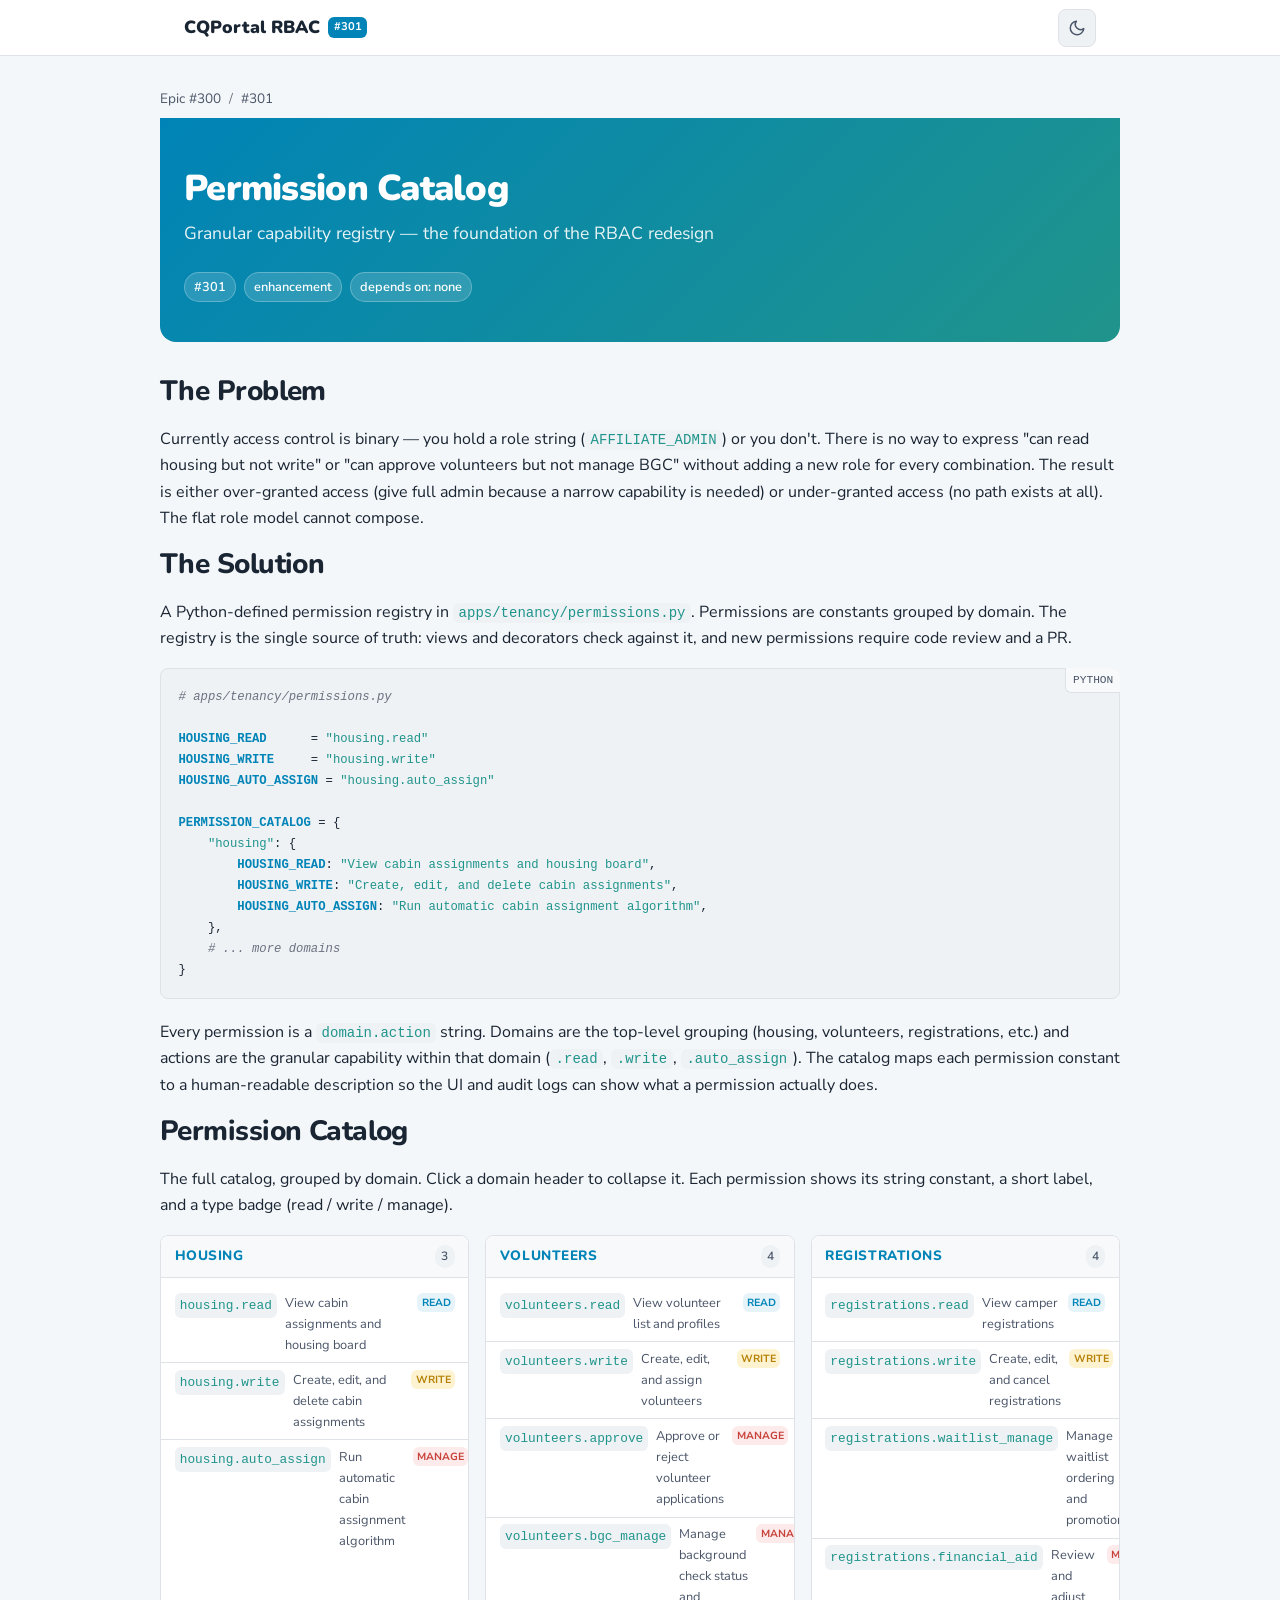
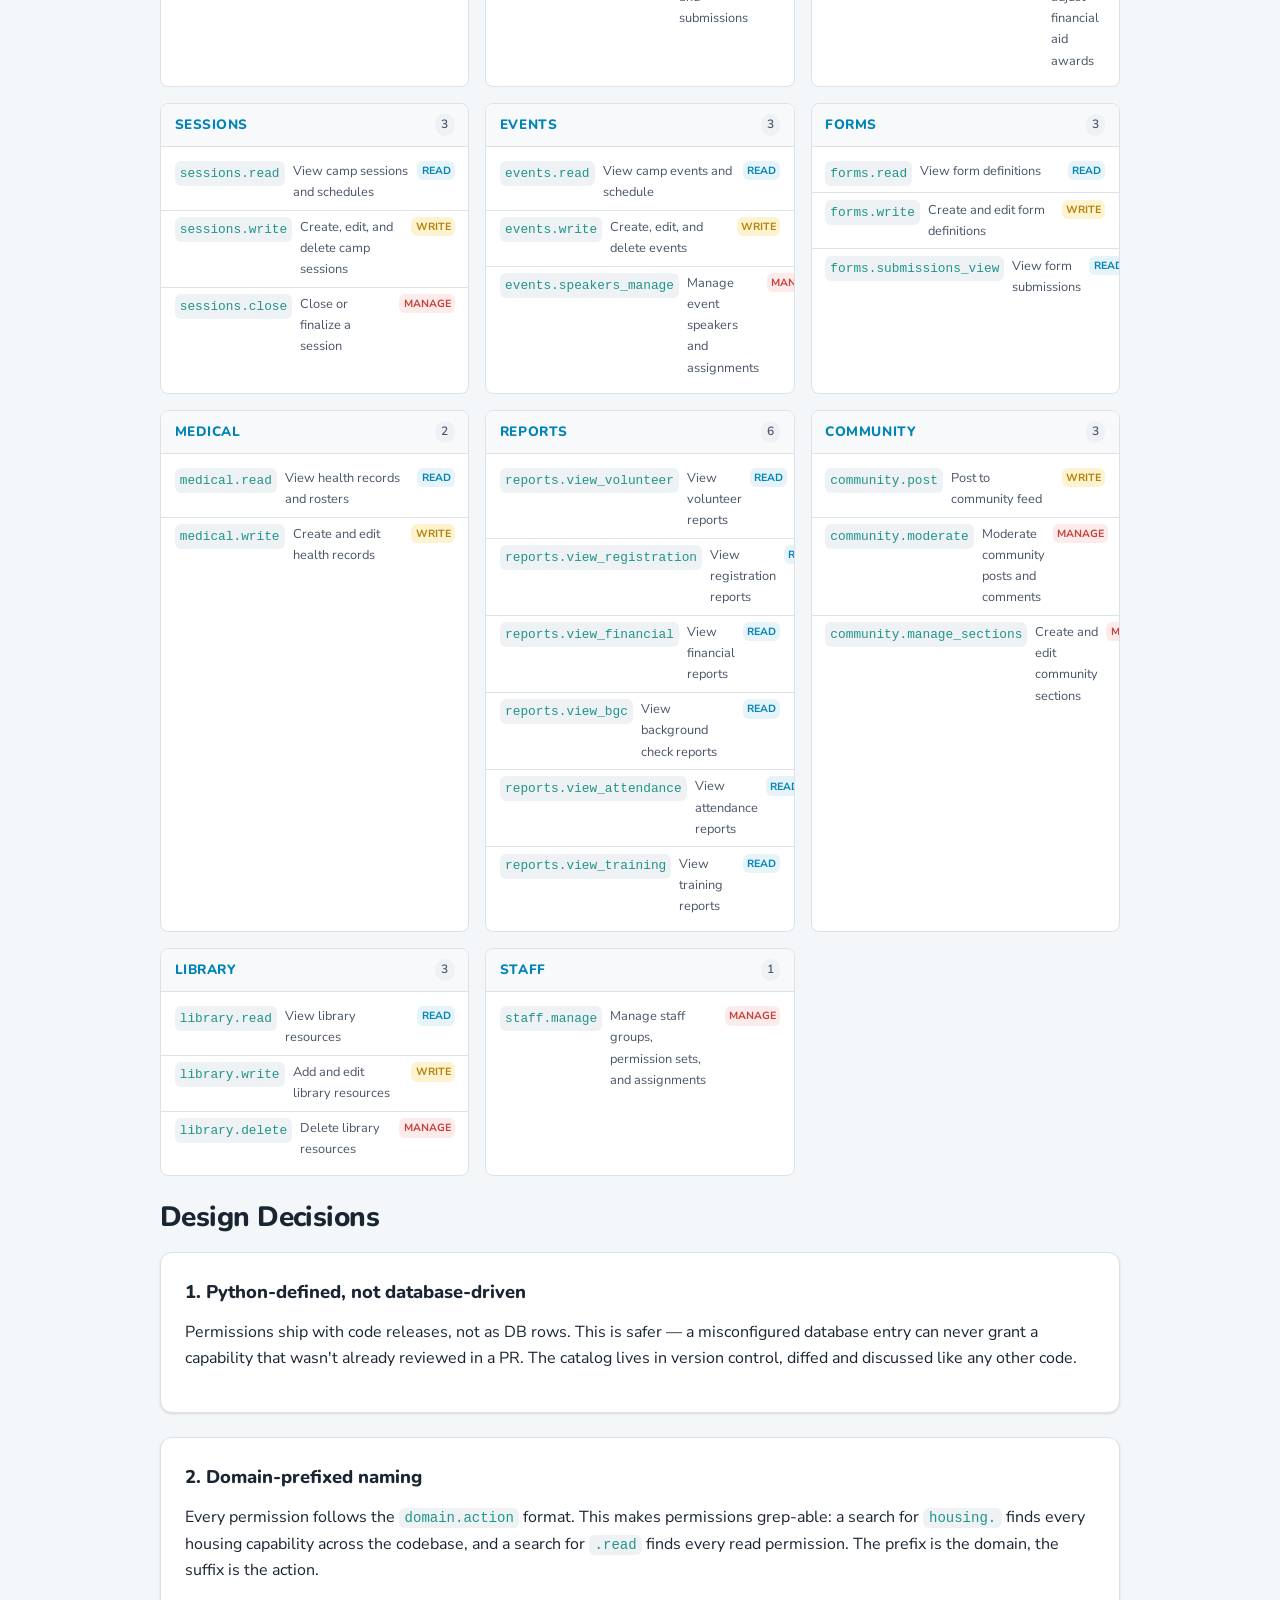
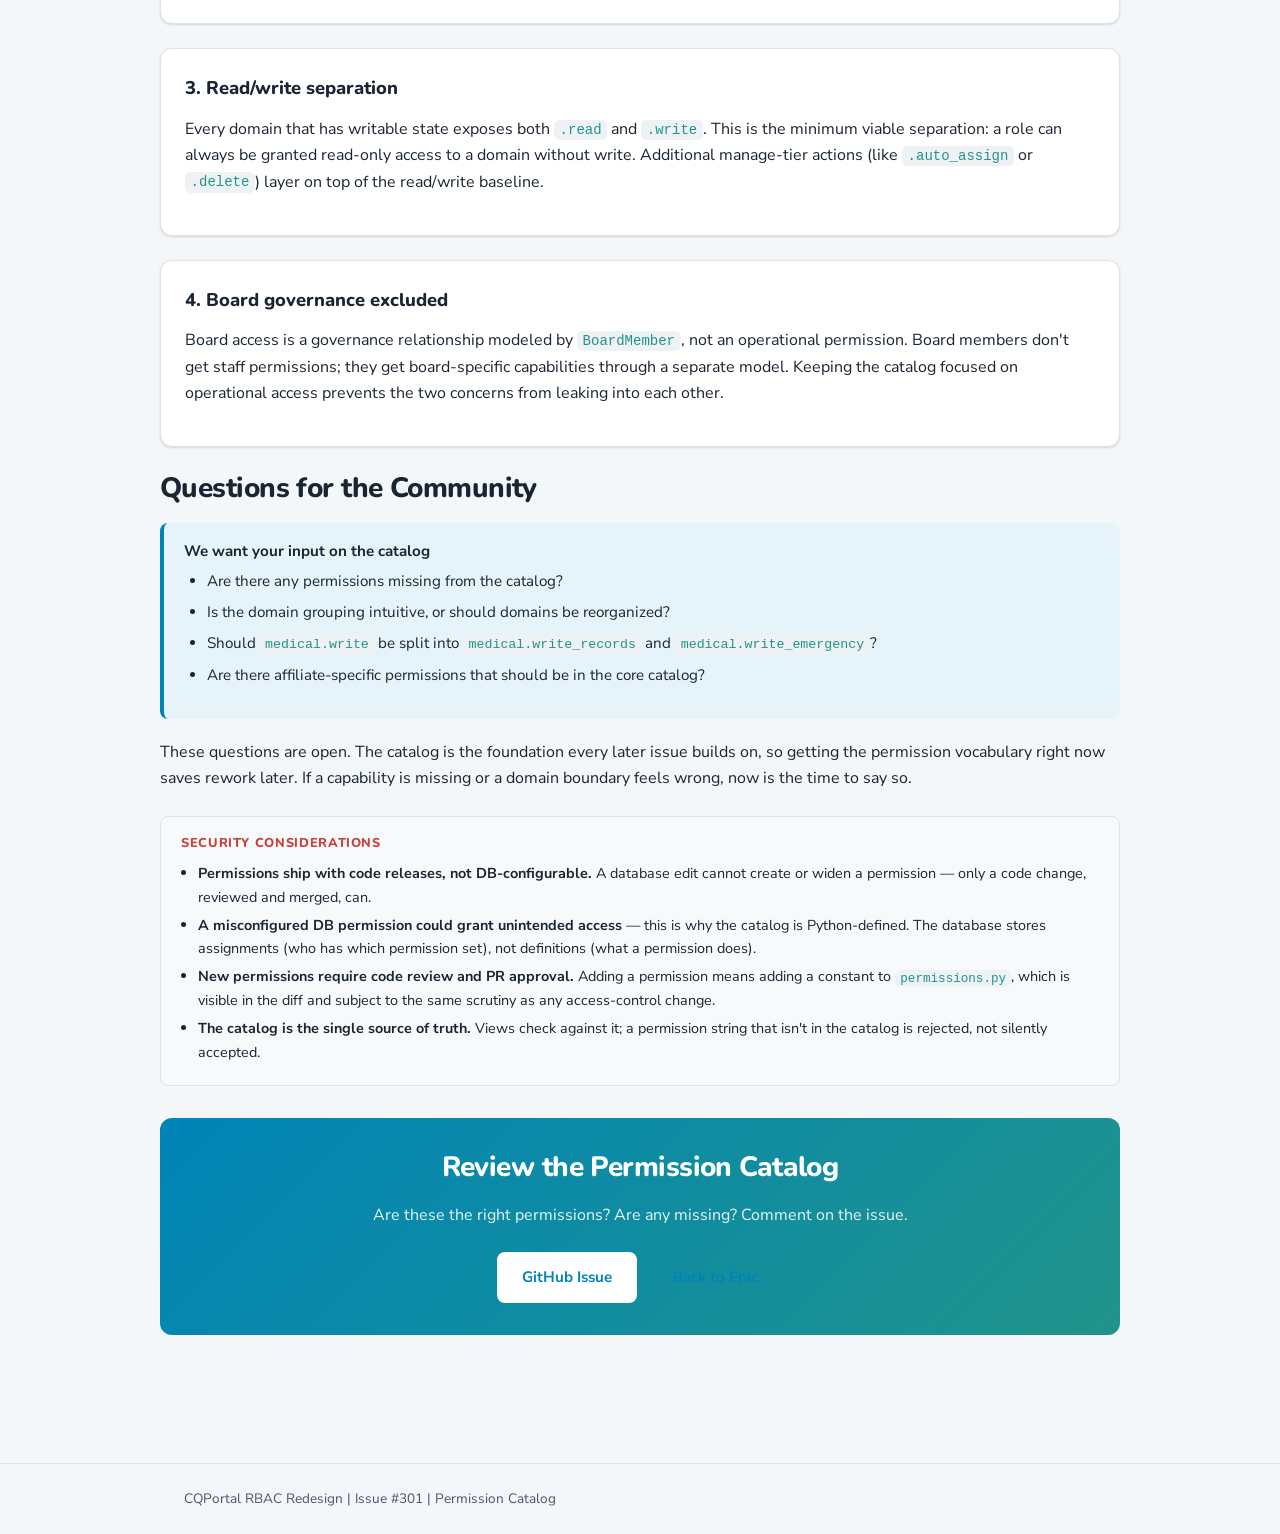
==== commit b4a7d59d: "Normalize CTA links: add Back to Epic on all issue pages, add #306 page, fix button text consistency" ====
--- a/issue-301.html
+++ b/issue-301.html
@@ -1322,6 +1322,7 @@
     </p>
     <div class="cta-buttons">
       <a href="https://github.com/drauthlin/cqportal/issues/301" class="cta-button primary" target="_blank" rel="noopener">GitHub Issue</a>
+      <a href="epic-300.html" class="cta-button">Back to Epic</a>
       
     </div>
   </div>
